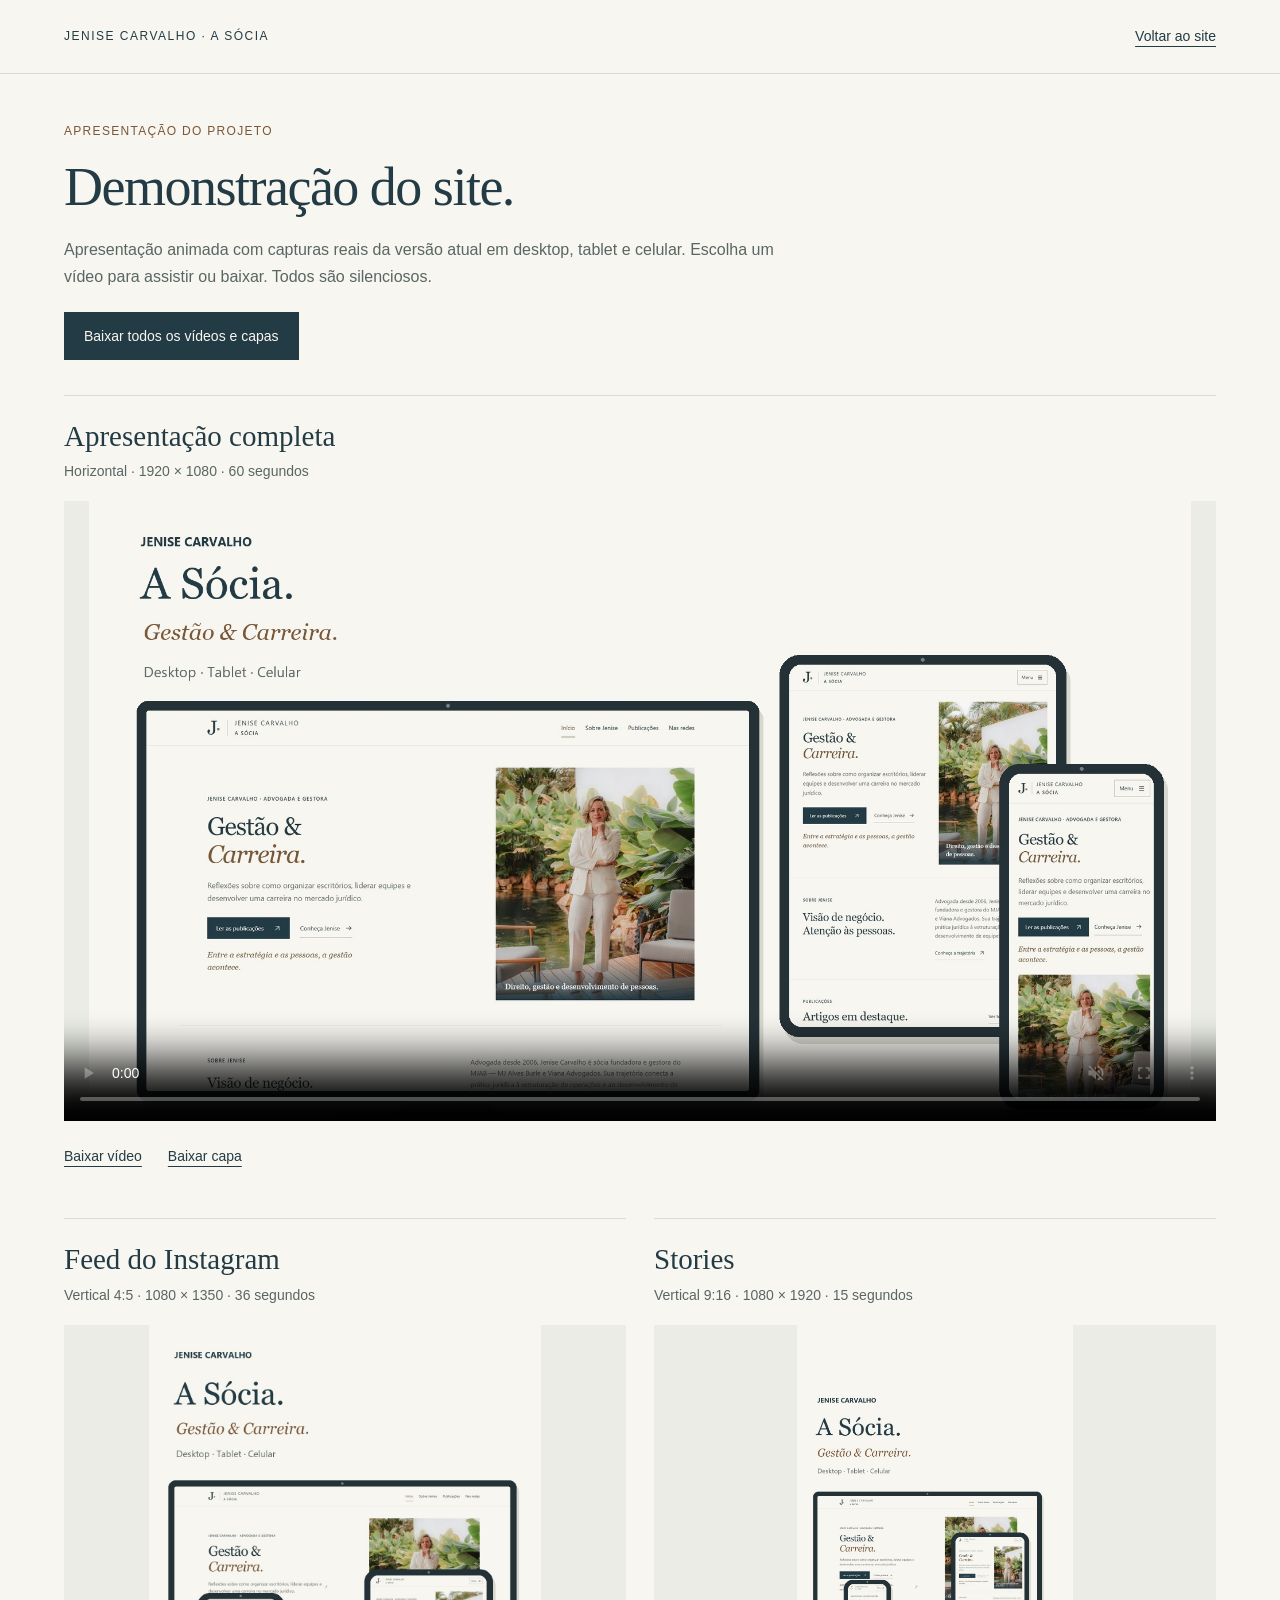
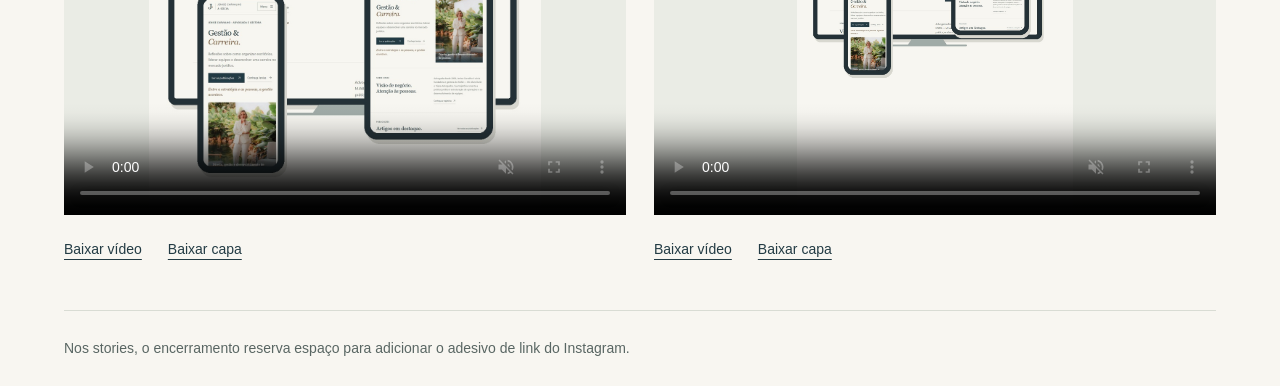
==== apresentacao/index.html @ f6624bfc "Publica prévias e downloads dos vídeos de apresentação" ====
<!doctype html>
<html lang="pt-BR">
<head>
  <meta charset="utf-8">
  <meta name="viewport" content="width=device-width, initial-scale=1">
  <meta name="robots" content="noindex, nofollow">
  <meta name="theme-color" content="#233b44">
  <meta name="description" content="Assista e baixe os vídeos de apresentação do site Jenise Carvalho — A Sócia, com versões para apresentação, feed e stories.">
  <title>Demonstração do site · Jenise Carvalho</title>
  <style>
    :root{--paper:#f8f6f1;--ink:#233b44;--muted:#596663;--bronze:#795737;--line:#d9dcd4}
    *{box-sizing:border-box}
    body{margin:0;background:var(--paper);color:var(--ink);font:16px/1.65 'Segoe UI',Arial,sans-serif}
    .wrap{width:min(1160px,90%);margin:auto}
    .topbar{border-bottom:1px solid var(--line)}
    .topbar .wrap{display:flex;align-items:center;justify-content:space-between;gap:24px;padding:25px 0}
    .brand{font-size:12px;letter-spacing:1.5px;text-decoration:none}
    a{color:inherit;text-underline-offset:5px}
    a:focus-visible,video:focus-visible{outline:3px solid var(--bronze);outline-offset:5px}
    .back{font-size:14px;white-space:nowrap}
    header{padding:48px 0 35px}
    .eyebrow{font-size:12px;letter-spacing:1.3px;color:var(--bronze);margin:0 0 15px}
    h1,h2{font-weight:400;font-family:Georgia,'Times New Roman',serif}
    h1{font-size:clamp(36px,5vw,54px);line-height:1.12;letter-spacing:-1.5px;margin:0 0 20px}
    header p:not(.eyebrow){color:var(--muted);max-width:720px;margin:0 0 22px}
    .button{display:inline-flex;align-items:center;justify-content:center;min-height:48px;background:var(--ink);color:var(--paper);padding:12px 20px;text-decoration:none;font-size:14px}
    .button:hover{background:#375561}
    .grid{display:grid;grid-template-columns:repeat(2,minmax(0,1fr));gap:40px 28px}
    article{border-top:1px solid var(--line);padding-top:22px;min-width:0}
    article:first-child{grid-column:1/-1}
    h2{font-size:29px;line-height:1.25;margin:0 0 6px}
    .meta{font-size:14px;color:var(--muted);margin:0 0 18px}
    video{display:block;width:100%;height:490px;background:#eaece5;object-fit:contain}
    article:first-child video{height:auto;aspect-ratio:16/9;max-height:620px}
    .downloads{display:flex;flex-wrap:wrap;gap:12px 26px;margin-top:13px}
    .downloads a{display:inline-flex;align-items:center;min-height:44px;font-size:14px}
    footer{border-top:1px solid var(--line);padding:26px 0;margin-top:38px;color:var(--muted);font-size:14px}
    footer p{margin:0}
    @media(max-width:700px){.topbar .wrap{align-items:flex-start;flex-direction:column;gap:10px;padding:20px 0}.grid{grid-template-columns:1fr;gap:28px}header{padding:34px 0 28px}video{height:auto;max-height:660px}h2{font-size:27px}.button{width:100%}}
  </style>
</head>
<body>
  <div class="topbar"><div class="wrap"><a class="brand" href="../">JENISE CARVALHO · A SÓCIA</a><a class="back" href="../">Voltar ao site</a></div></div>
  <div class="wrap">
    <header>
      <p class="eyebrow">APRESENTAÇÃO DO PROJETO</p>
      <h1>Demonstração do site.</h1>
      <p>Apresentação animada com capturas reais da versão atual em desktop, tablet e celular. Escolha um vídeo para assistir ou baixar. Todos são silenciosos.</p>
      <a class="button" href="jenise-a-socia-demonstracao-atual.zip" download>Baixar todos os vídeos e capas</a>
    </header>
    <main class="grid">
      <article aria-labelledby="apresentacao-title">
        <h2 id="apresentacao-title">Apresentação completa</h2>
        <p class="meta">Horizontal · 1920 × 1080 · 60 segundos</p>
        <video controls muted playsinline preload="metadata" aria-label="Vídeo de apresentação completa do site" poster="jenise-a-socia-apresentacao-capa.jpg" src="jenise-a-socia-apresentacao.mp4">Seu navegador não reproduz este vídeo. Use o link abaixo para baixá-lo.</video>
        <div class="downloads"><a href="jenise-a-socia-apresentacao.mp4" download>Baixar vídeo</a><a href="jenise-a-socia-apresentacao-capa.jpg" download>Baixar capa</a></div>
      </article>
      <article aria-labelledby="feed-title">
        <h2 id="feed-title">Feed do Instagram</h2>
        <p class="meta">Vertical 4:5 · 1080 × 1350 · 36 segundos</p>
        <video controls muted playsinline preload="metadata" aria-label="Vídeo de apresentação para o feed do Instagram" poster="jenise-a-socia-feed-capa.jpg" src="jenise-a-socia-feed.mp4">Seu navegador não reproduz este vídeo. Use o link abaixo para baixá-lo.</video>
        <div class="downloads"><a href="jenise-a-socia-feed.mp4" download>Baixar vídeo</a><a href="jenise-a-socia-feed-capa.jpg" download>Baixar capa</a></div>
      </article>
      <article aria-labelledby="stories-title">
        <h2 id="stories-title">Stories</h2>
        <p class="meta">Vertical 9:16 · 1080 × 1920 · 15 segundos</p>
        <video controls muted playsinline preload="metadata" aria-label="Vídeo de apresentação para stories" poster="jenise-a-socia-stories-capa.jpg" src="jenise-a-socia-stories.mp4">Seu navegador não reproduz este vídeo. Use o link abaixo para baixá-lo.</video>
        <div class="downloads"><a href="jenise-a-socia-stories.mp4" download>Baixar vídeo</a><a href="jenise-a-socia-stories-capa.jpg" download>Baixar capa</a></div>
      </article>
    </main>
    <footer><p>Nos stories, o encerramento reserva espaço para adicionar o adesivo de link do Instagram.</p></footer>
  </div>
</body>
</html>
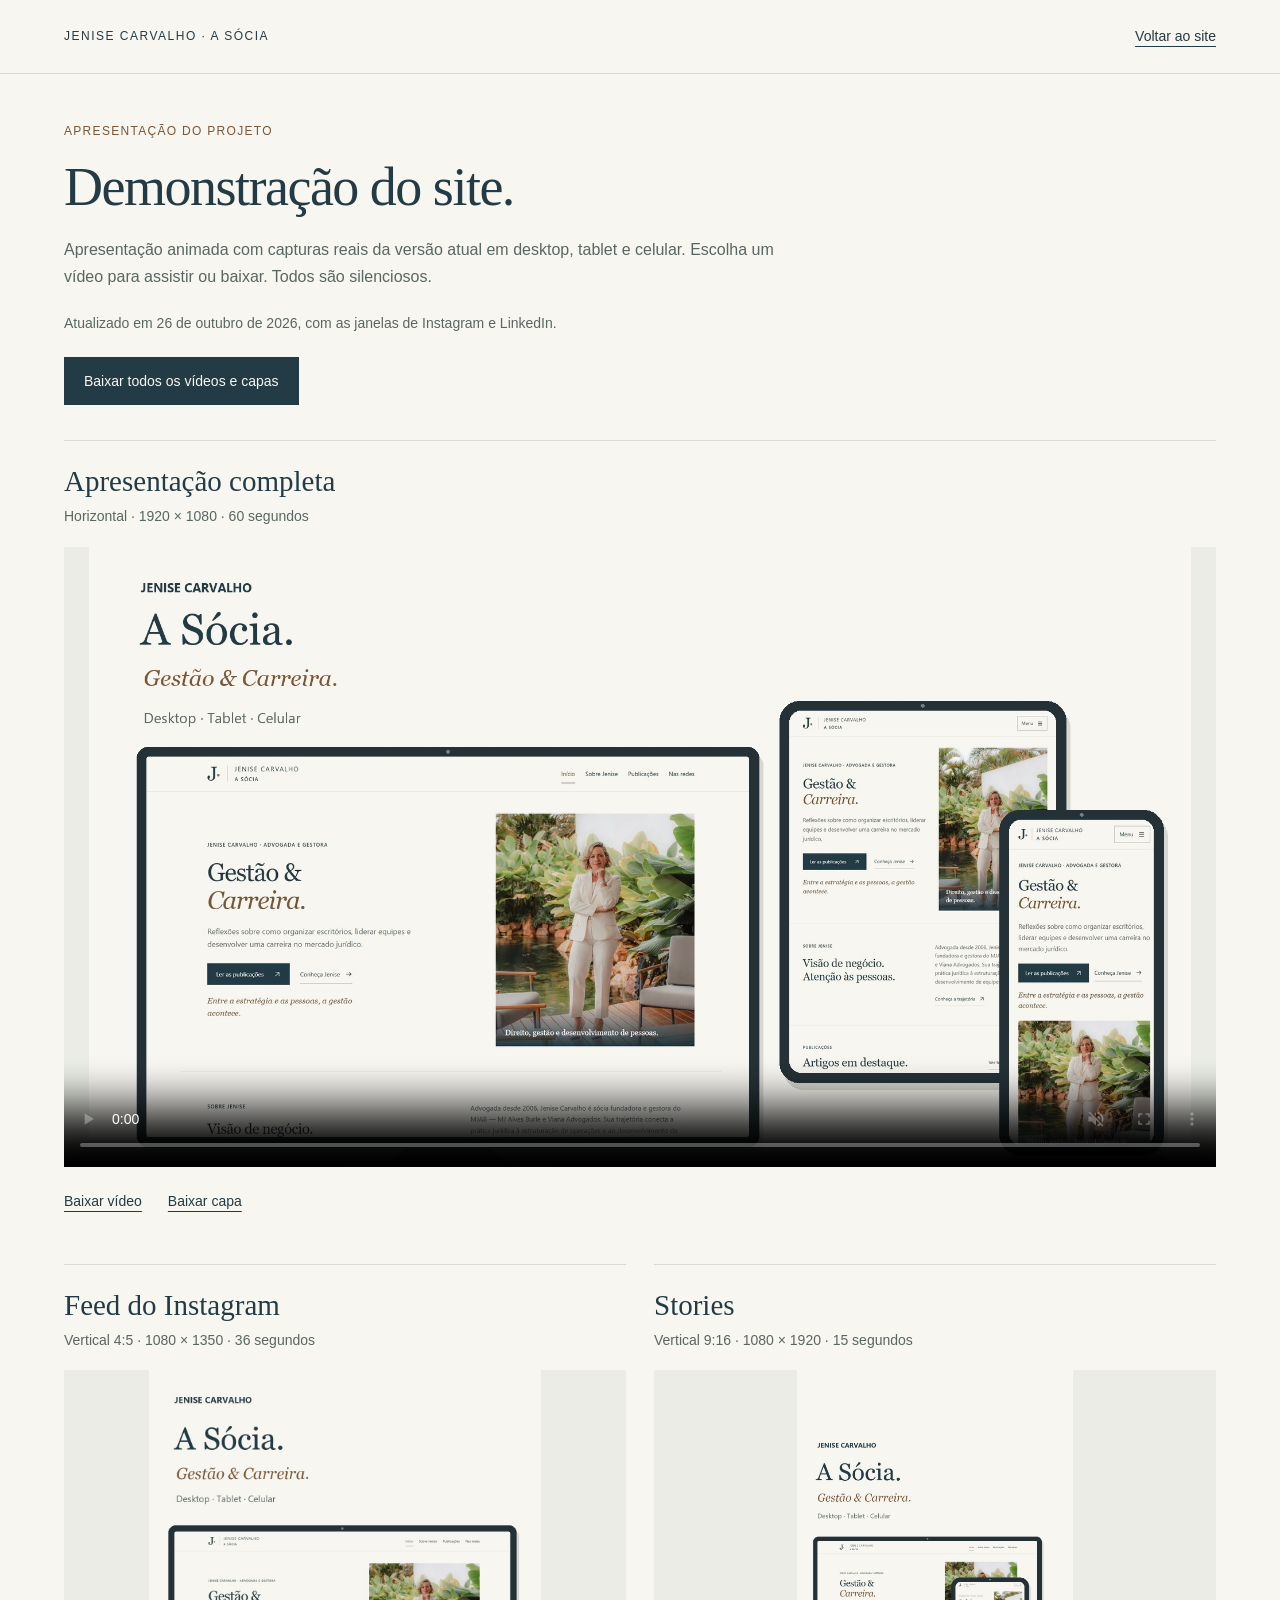
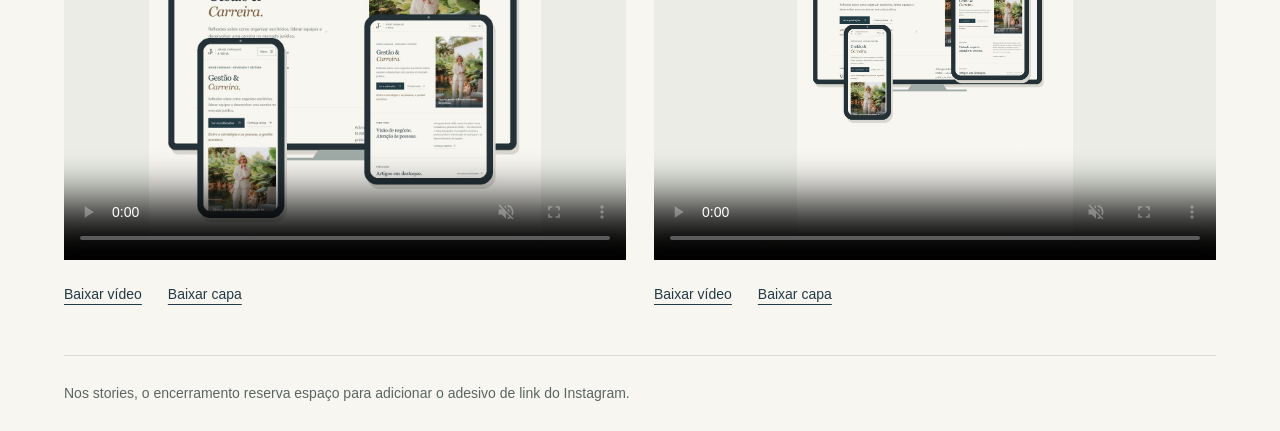
==== commit dd71f6cc: "Atualiza vídeos de apresentação com as janelas das redes sociais" ====
--- a/apresentacao/index.html
+++ b/apresentacao/index.html
@@ -46,26 +46,27 @@
       <p class="eyebrow">APRESENTAÇÃO DO PROJETO</p>
       <h1>Demonstração do site.</h1>
       <p>Apresentação animada com capturas reais da versão atual em desktop, tablet e celular. Escolha um vídeo para assistir ou baixar. Todos são silenciosos.</p>
-      <a class="button" href="jenise-a-socia-demonstracao-atual.zip" download>Baixar todos os vídeos e capas</a>
+      <p class="meta">Atualizado em <time datetime="2026-10-26">26 de outubro de 2026</time>, com as janelas de Instagram e LinkedIn.</p>
+      <a class="button" href="jenise-a-socia-demonstracao-atual.zip?v=20261026-redes" download>Baixar todos os vídeos e capas</a>
     </header>
     <main class="grid">
       <article aria-labelledby="apresentacao-title">
         <h2 id="apresentacao-title">Apresentação completa</h2>
         <p class="meta">Horizontal · 1920 × 1080 · 60 segundos</p>
-        <video controls muted playsinline preload="metadata" aria-label="Vídeo de apresentação completa do site" poster="jenise-a-socia-apresentacao-capa.jpg" src="jenise-a-socia-apresentacao.mp4">Seu navegador não reproduz este vídeo. Use o link abaixo para baixá-lo.</video>
-        <div class="downloads"><a href="jenise-a-socia-apresentacao.mp4" download>Baixar vídeo</a><a href="jenise-a-socia-apresentacao-capa.jpg" download>Baixar capa</a></div>
+        <video controls muted playsinline preload="metadata" aria-label="Vídeo de apresentação completa do site" poster="jenise-a-socia-apresentacao-capa.jpg?v=20261026-redes" src="jenise-a-socia-apresentacao.mp4?v=20261026-redes">Seu navegador não reproduz este vídeo. Use o link abaixo para baixá-lo.</video>
+        <div class="downloads"><a href="jenise-a-socia-apresentacao.mp4?v=20261026-redes" download>Baixar vídeo</a><a href="jenise-a-socia-apresentacao-capa.jpg?v=20261026-redes" download>Baixar capa</a></div>
       </article>
       <article aria-labelledby="feed-title">
         <h2 id="feed-title">Feed do Instagram</h2>
         <p class="meta">Vertical 4:5 · 1080 × 1350 · 36 segundos</p>
-        <video controls muted playsinline preload="metadata" aria-label="Vídeo de apresentação para o feed do Instagram" poster="jenise-a-socia-feed-capa.jpg" src="jenise-a-socia-feed.mp4">Seu navegador não reproduz este vídeo. Use o link abaixo para baixá-lo.</video>
-        <div class="downloads"><a href="jenise-a-socia-feed.mp4" download>Baixar vídeo</a><a href="jenise-a-socia-feed-capa.jpg" download>Baixar capa</a></div>
+        <video controls muted playsinline preload="metadata" aria-label="Vídeo de apresentação para o feed do Instagram" poster="jenise-a-socia-feed-capa.jpg?v=20261026-redes" src="jenise-a-socia-feed.mp4?v=20261026-redes">Seu navegador não reproduz este vídeo. Use o link abaixo para baixá-lo.</video>
+        <div class="downloads"><a href="jenise-a-socia-feed.mp4?v=20261026-redes" download>Baixar vídeo</a><a href="jenise-a-socia-feed-capa.jpg?v=20261026-redes" download>Baixar capa</a></div>
       </article>
       <article aria-labelledby="stories-title">
         <h2 id="stories-title">Stories</h2>
         <p class="meta">Vertical 9:16 · 1080 × 1920 · 15 segundos</p>
-        <video controls muted playsinline preload="metadata" aria-label="Vídeo de apresentação para stories" poster="jenise-a-socia-stories-capa.jpg" src="jenise-a-socia-stories.mp4">Seu navegador não reproduz este vídeo. Use o link abaixo para baixá-lo.</video>
-        <div class="downloads"><a href="jenise-a-socia-stories.mp4" download>Baixar vídeo</a><a href="jenise-a-socia-stories-capa.jpg" download>Baixar capa</a></div>
+        <video controls muted playsinline preload="metadata" aria-label="Vídeo de apresentação para stories" poster="jenise-a-socia-stories-capa.jpg?v=20261026-redes" src="jenise-a-socia-stories.mp4?v=20261026-redes">Seu navegador não reproduz este vídeo. Use o link abaixo para baixá-lo.</video>
+        <div class="downloads"><a href="jenise-a-socia-stories.mp4?v=20261026-redes" download>Baixar vídeo</a><a href="jenise-a-socia-stories-capa.jpg?v=20261026-redes" download>Baixar capa</a></div>
       </article>
     </main>
     <footer><p>Nos stories, o encerramento reserva espaço para adicionar o adesivo de link do Instagram.</p></footer>
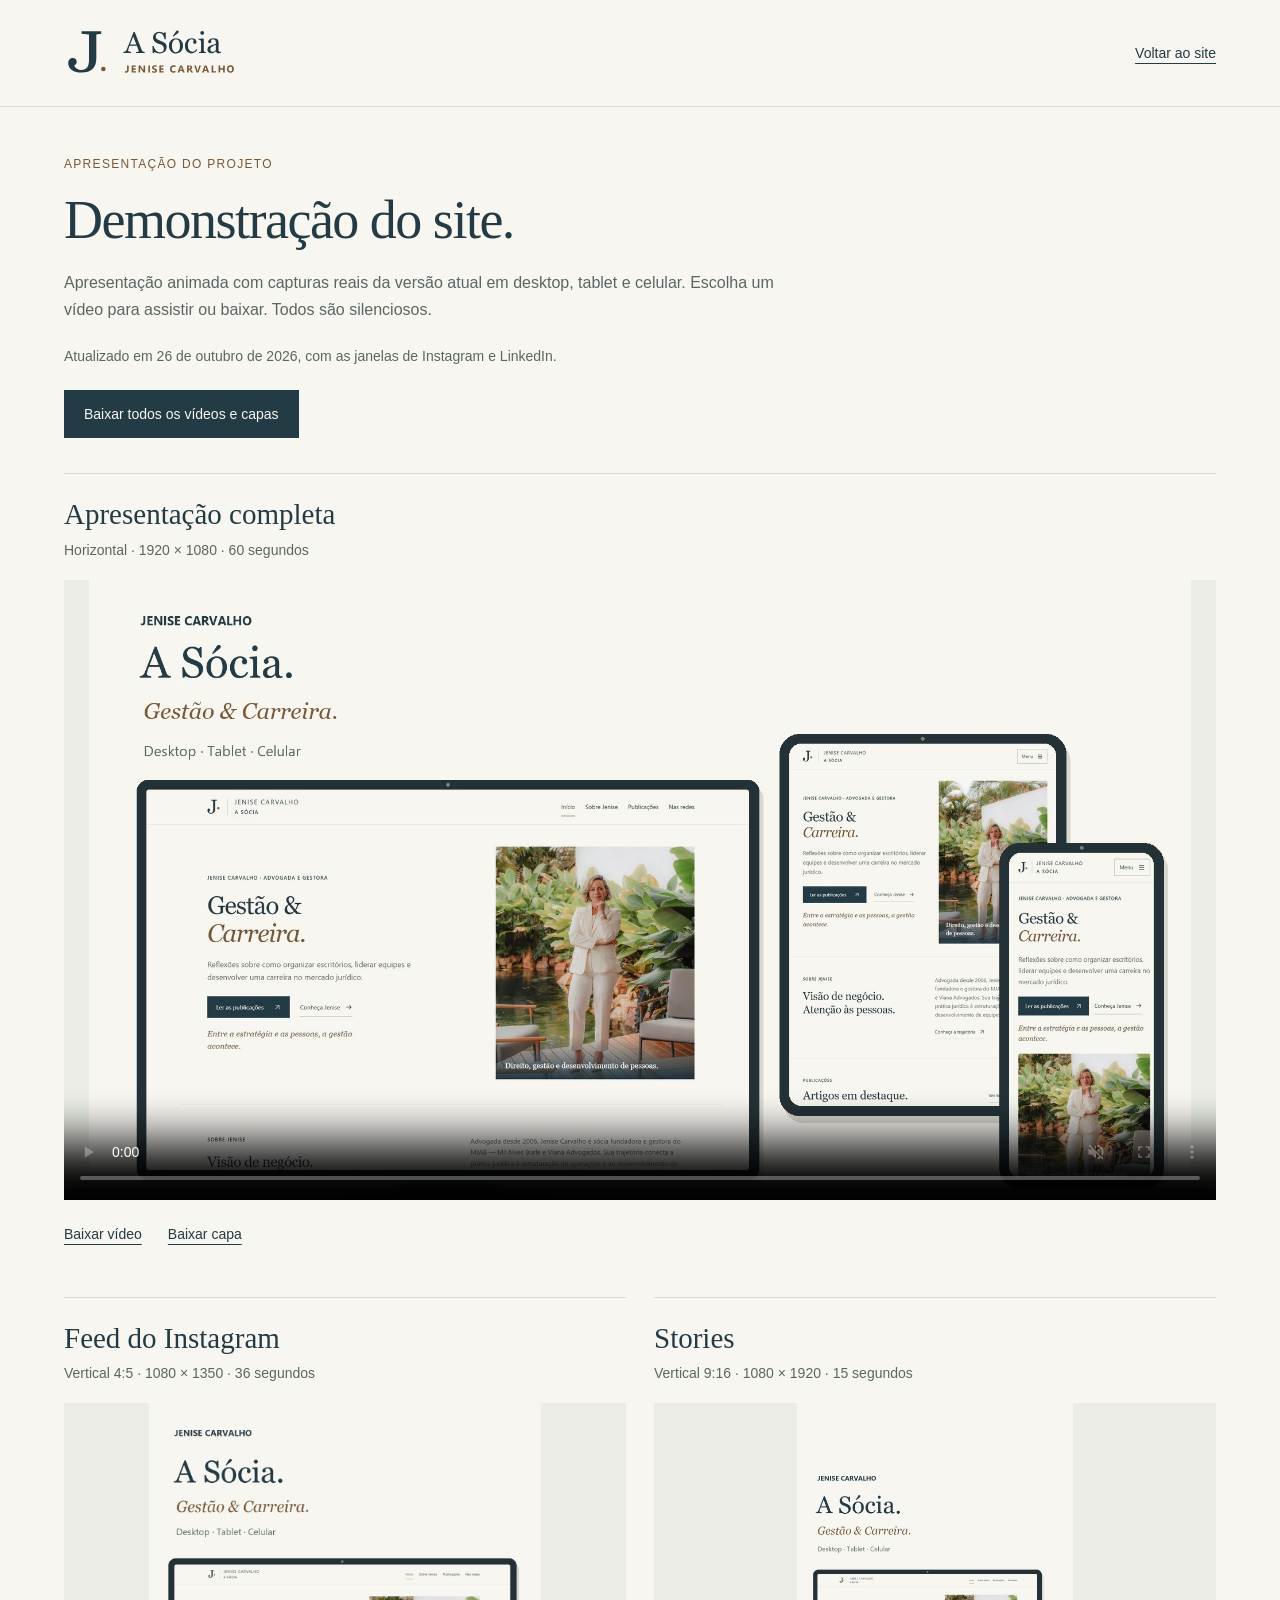
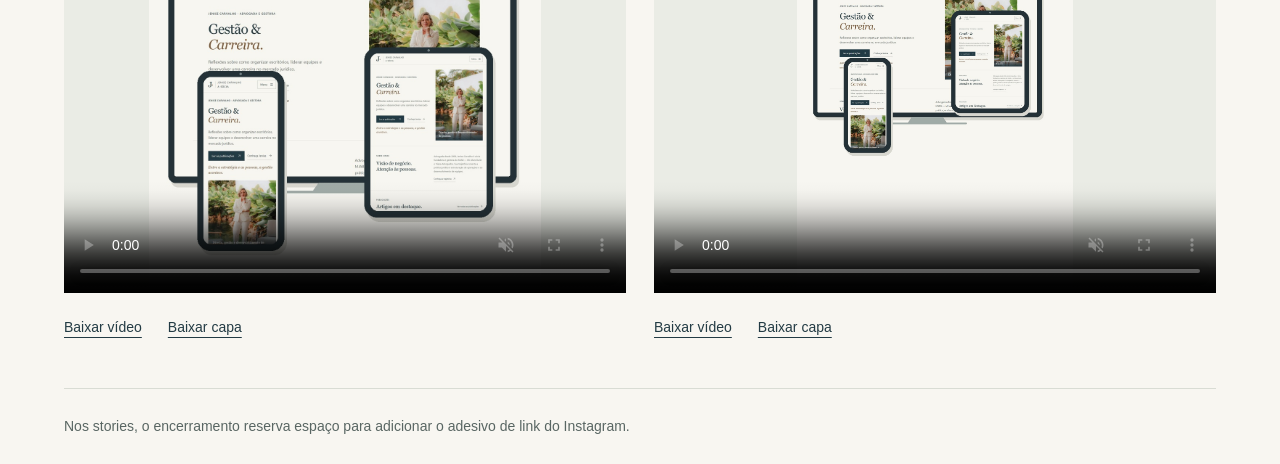
==== commit b19a348e: "Refina assinatura visual e atualiza endereços para matheusbdc" ====
--- a/apresentacao/index.html
+++ b/apresentacao/index.html
@@ -5,6 +5,7 @@
   <meta name="viewport" content="width=device-width, initial-scale=1">
   <meta name="robots" content="noindex, nofollow">
   <meta name="theme-color" content="#233b44">
+  <link rel="icon" href="../assets/marca.svg?v=20261026-17" type="image/svg+xml">
   <meta name="description" content="Assista e baixe os vídeos de apresentação do site Jenise Carvalho — A Sócia, com versões para apresentação, feed e stories.">
   <title>Demonstração do site · Jenise Carvalho</title>
   <style>
@@ -14,7 +15,7 @@
     .wrap{width:min(1160px,90%);margin:auto}
     .topbar{border-bottom:1px solid var(--line)}
     .topbar .wrap{display:flex;align-items:center;justify-content:space-between;gap:24px;padding:25px 0}
-    .brand{font-size:12px;letter-spacing:1.5px;text-decoration:none}
+    .brand img{display:block;max-width:100%;height:auto}.brand{font-size:12px;letter-spacing:1.5px;text-decoration:none}
     a{color:inherit;text-underline-offset:5px}
     a:focus-visible,video:focus-visible{outline:3px solid var(--bronze);outline-offset:5px}
     .back{font-size:14px;white-space:nowrap}
@@ -40,14 +41,14 @@
   </style>
 </head>
 <body>
-  <div class="topbar"><div class="wrap"><a class="brand" href="../">JENISE CARVALHO · A SÓCIA</a><a class="back" href="../">Voltar ao site</a></div></div>
+  <div class="topbar"><div class="wrap"><a class="brand" href="../"><img src="../assets/marca-assinatura.svg?v=20261026-17" width="176" height="56" alt="Jenise Carvalho · A Sócia"></a><a class="back" href="../">Voltar ao site</a></div></div>
   <div class="wrap">
     <header>
       <p class="eyebrow">APRESENTAÇÃO DO PROJETO</p>
       <h1>Demonstração do site.</h1>
       <p>Apresentação animada com capturas reais da versão atual em desktop, tablet e celular. Escolha um vídeo para assistir ou baixar. Todos são silenciosos.</p>
       <p class="meta">Atualizado em <time datetime="2026-10-26">26 de outubro de 2026</time>, com as janelas de Instagram e LinkedIn.</p>
-      <a class="button" href="jenise-a-socia-demonstracao-atual.zip?v=20261026-redes" download>Baixar todos os vídeos e capas</a>
+      <a class="button" href="jenise-a-socia-demonstracao-atual.zip?v=20261026-marca" download>Baixar todos os vídeos e capas</a>
     </header>
     <main class="grid">
       <article aria-labelledby="apresentacao-title">
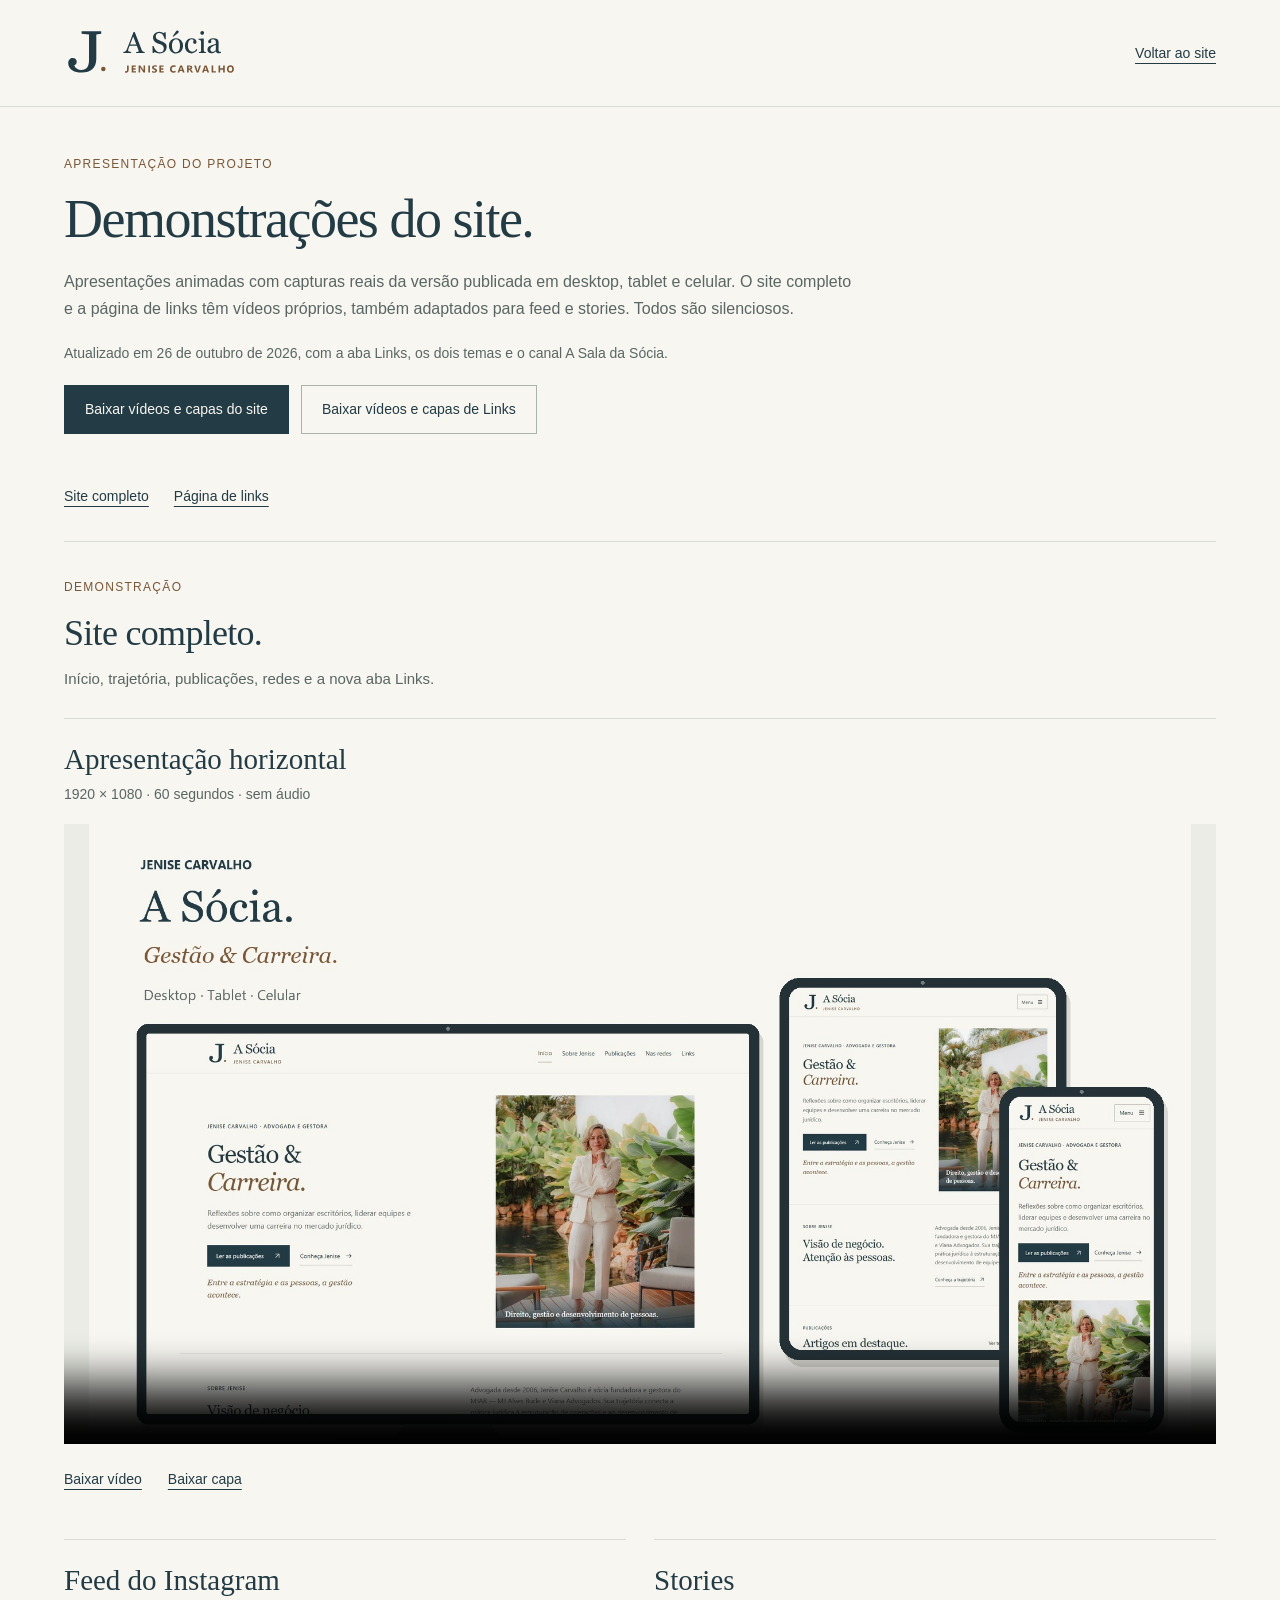
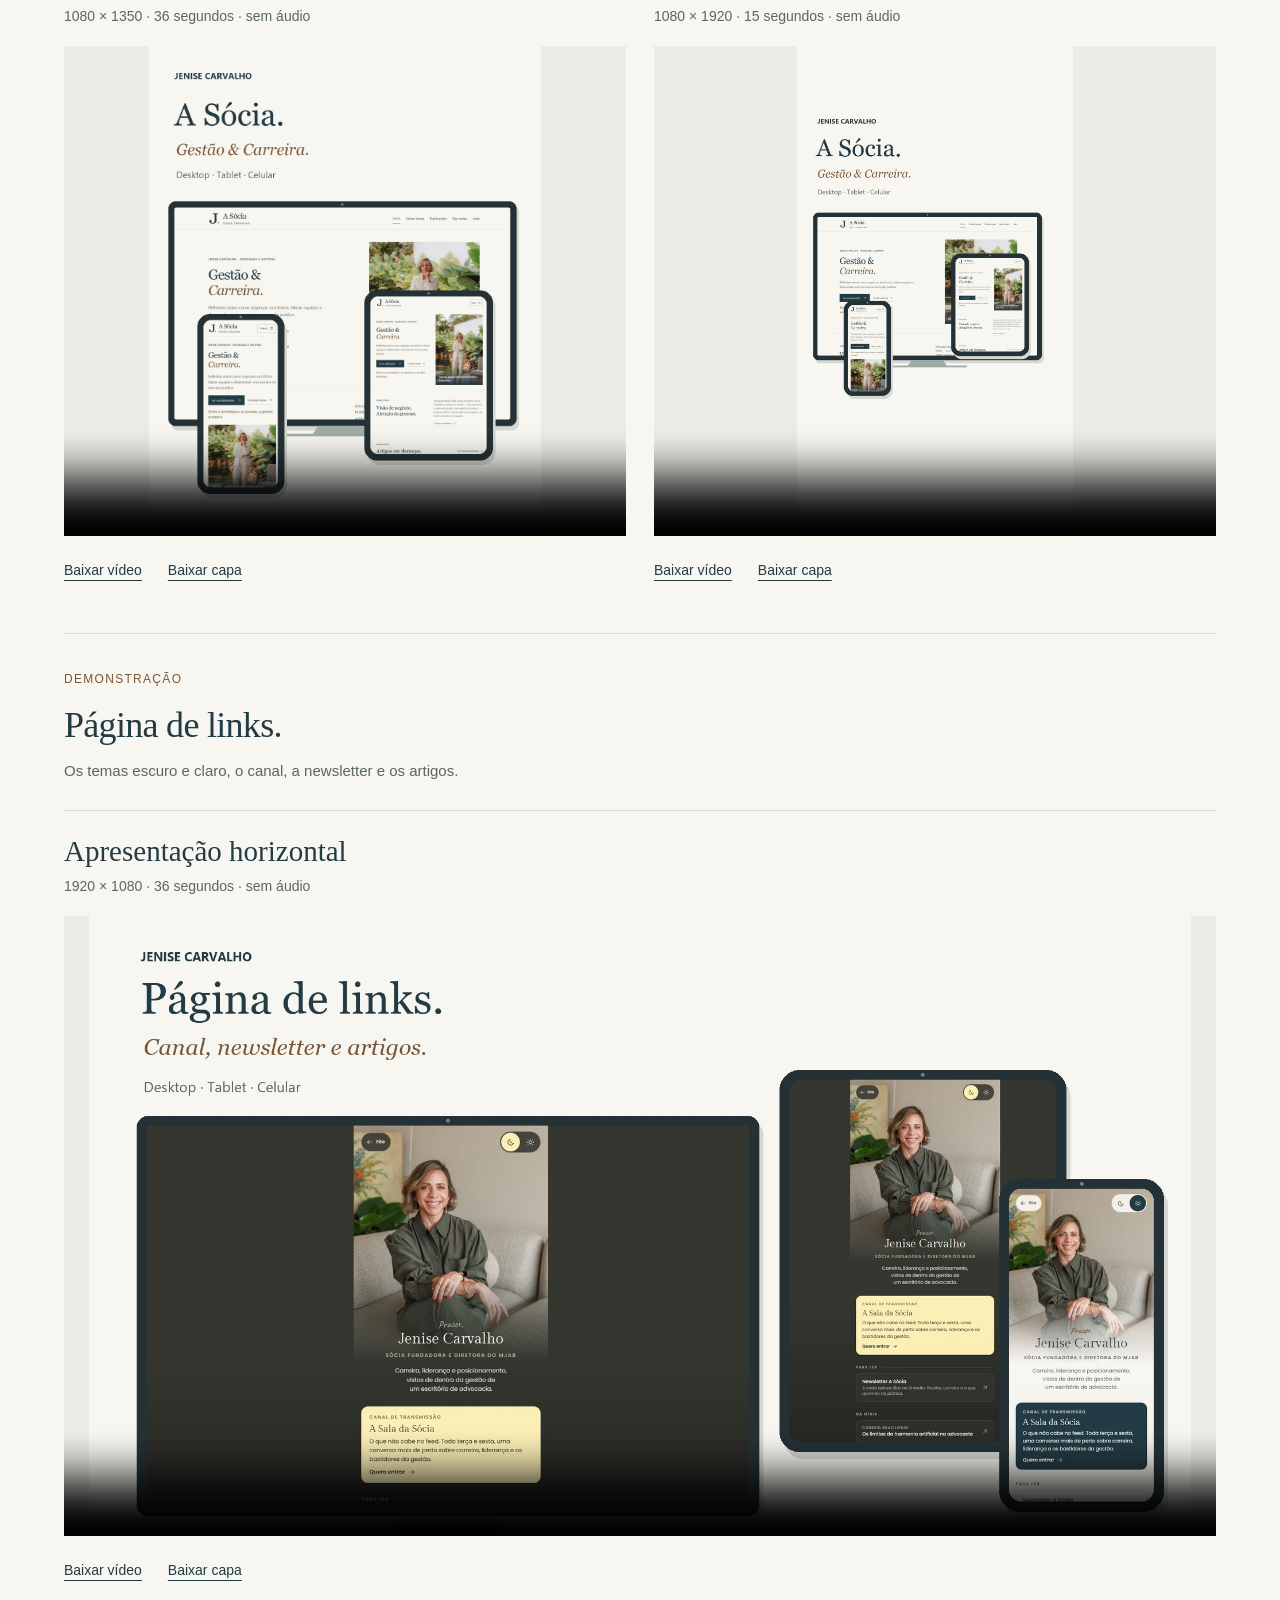
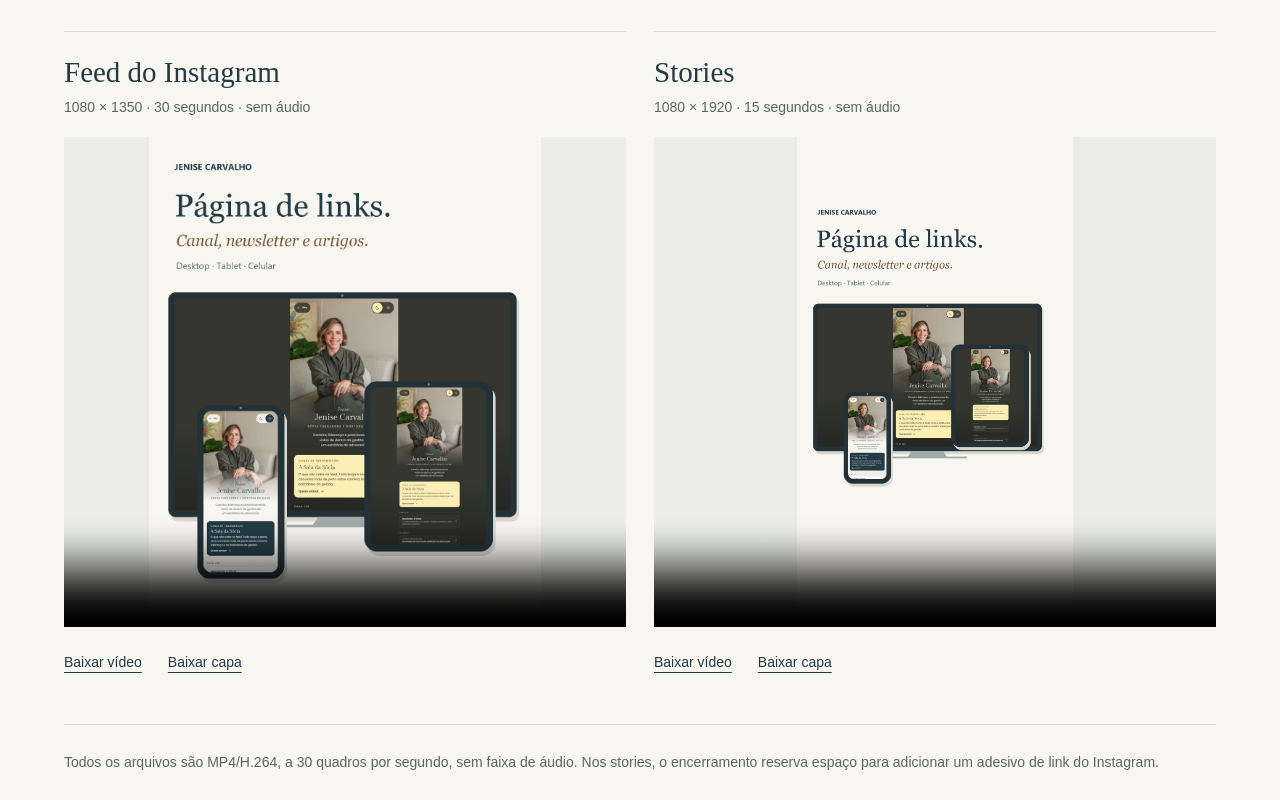
==== commit 62d67d59: "Atualiza demonstração do site e publica vídeos da página Links" ====
--- a/apresentacao/index.html
+++ b/apresentacao/index.html
@@ -1,76 +1,68 @@
 <!doctype html>
 <html lang="pt-BR">
 <head>
-  <meta charset="utf-8">
-  <meta name="viewport" content="width=device-width, initial-scale=1">
-  <meta name="robots" content="noindex, nofollow">
-  <meta name="theme-color" content="#233b44">
-  <link rel="icon" href="../assets/marca.svg?v=20261026-17" type="image/svg+xml">
-  <meta name="description" content="Assista e baixe os vídeos de apresentação do site Jenise Carvalho — A Sócia, com versões para apresentação, feed e stories.">
-  <title>Demonstração do site · Jenise Carvalho</title>
-  <style>
-    :root{--paper:#f8f6f1;--ink:#233b44;--muted:#596663;--bronze:#795737;--line:#d9dcd4}
-    *{box-sizing:border-box}
-    body{margin:0;background:var(--paper);color:var(--ink);font:16px/1.65 'Segoe UI',Arial,sans-serif}
-    .wrap{width:min(1160px,90%);margin:auto}
-    .topbar{border-bottom:1px solid var(--line)}
-    .topbar .wrap{display:flex;align-items:center;justify-content:space-between;gap:24px;padding:25px 0}
-    .brand img{display:block;max-width:100%;height:auto}.brand{font-size:12px;letter-spacing:1.5px;text-decoration:none}
-    a{color:inherit;text-underline-offset:5px}
-    a:focus-visible,video:focus-visible{outline:3px solid var(--bronze);outline-offset:5px}
-    .back{font-size:14px;white-space:nowrap}
-    header{padding:48px 0 35px}
-    .eyebrow{font-size:12px;letter-spacing:1.3px;color:var(--bronze);margin:0 0 15px}
-    h1,h2{font-weight:400;font-family:Georgia,'Times New Roman',serif}
-    h1{font-size:clamp(36px,5vw,54px);line-height:1.12;letter-spacing:-1.5px;margin:0 0 20px}
-    header p:not(.eyebrow){color:var(--muted);max-width:720px;margin:0 0 22px}
-    .button{display:inline-flex;align-items:center;justify-content:center;min-height:48px;background:var(--ink);color:var(--paper);padding:12px 20px;text-decoration:none;font-size:14px}
-    .button:hover{background:#375561}
-    .grid{display:grid;grid-template-columns:repeat(2,minmax(0,1fr));gap:40px 28px}
-    article{border-top:1px solid var(--line);padding-top:22px;min-width:0}
-    article:first-child{grid-column:1/-1}
-    h2{font-size:29px;line-height:1.25;margin:0 0 6px}
-    .meta{font-size:14px;color:var(--muted);margin:0 0 18px}
-    video{display:block;width:100%;height:490px;background:#eaece5;object-fit:contain}
-    article:first-child video{height:auto;aspect-ratio:16/9;max-height:620px}
-    .downloads{display:flex;flex-wrap:wrap;gap:12px 26px;margin-top:13px}
-    .downloads a{display:inline-flex;align-items:center;min-height:44px;font-size:14px}
-    footer{border-top:1px solid var(--line);padding:26px 0;margin-top:38px;color:var(--muted);font-size:14px}
-    footer p{margin:0}
-    @media(max-width:700px){.topbar .wrap{align-items:flex-start;flex-direction:column;gap:10px;padding:20px 0}.grid{grid-template-columns:1fr;gap:28px}header{padding:34px 0 28px}video{height:auto;max-height:660px}h2{font-size:27px}.button{width:100%}}
-  </style>
+<meta charset="utf-8"><meta name="viewport" content="width=device-width, initial-scale=1">
+<meta name="robots" content="noindex, nofollow"><meta name="theme-color" content="#233b44">
+<meta name="description" content="Demonstrações do site Jenise Carvalho — A Sócia e da página de links, em versões para apresentação, feed e stories.">
+<link rel="icon" href="../assets/marca.svg?v=20261026-17" type="image/svg+xml">
+<title>Demonstrações do site e de Links · Jenise Carvalho</title>
+<style>
+:root{--paper:#f8f6f1;--ink:#233b44;--muted:#596663;--bronze:#795737;--line:#d9dcd4}
+*{box-sizing:border-box}html{scroll-behavior:smooth;scroll-padding-top:25px}body{margin:0;background:var(--paper);color:var(--ink);font:16px/1.65 'Segoe UI',Arial,sans-serif}
+.wrap{width:min(1160px,90%);margin:auto}.topbar{border-bottom:1px solid var(--line)}.topbar .wrap{display:flex;align-items:center;justify-content:space-between;gap:24px;padding:25px 0}
+.brand img{display:block;max-width:100%;height:auto}a{color:inherit;text-underline-offset:5px}a:focus-visible,video:focus-visible{outline:3px solid var(--bronze);outline-offset:5px}.back{font-size:14px;white-space:nowrap}
+header{padding:48px 0 32px}.eyebrow{font-size:12px;letter-spacing:1.3px;color:var(--bronze);margin:0 0 14px}h1,h2,h3{font-weight:400;font-family:Georgia,'Times New Roman',serif}
+h1{font-size:clamp(36px,5vw,54px);line-height:1.12;letter-spacing:-1.5px;margin:0 0 20px}header p:not(.eyebrow){color:var(--muted);max-width:790px;margin:0 0 20px}
+.bundle-actions{display:flex;flex-wrap:wrap;gap:12px}.button{display:inline-flex;align-items:center;justify-content:center;min-height:48px;background:var(--ink);color:var(--paper);padding:12px 20px;text-decoration:none;font-size:14px;border:1px solid var(--ink)}.button:hover{background:#375561}.button.secondary{background:transparent;color:var(--ink);border-color:#a9b3a8}.button.secondary:hover{background:#eaece5}
+.shortcuts{display:flex;gap:25px;flex-wrap:wrap;padding-block:8px 23px;border-bottom:1px solid var(--line);font-size:14px}.shortcuts a{display:inline-flex;align-items:center;min-height:44px}
+.video-group{padding-top:36px}.video-group+.video-group{margin-top:40px;border-top:1px solid var(--line)}.group-heading{margin-bottom:26px}.group-heading h2{font-size:36px;line-height:1.2;letter-spacing:-.7px;margin:0 0 12px}.group-heading p:last-child{margin:0;color:var(--muted);font-size:15px}
+.grid{display:grid;grid-template-columns:repeat(2,minmax(0,1fr));gap:38px 28px}article{border-top:1px solid var(--line);padding-top:22px;min-width:0}.grid>article:first-child{grid-column:1/-1}h3{font-size:29px;line-height:1.25;margin:0 0 6px}.meta{font-size:14px;color:var(--muted);margin:0 0 18px}
+video{display:block;width:100%;height:490px;background:#eaece5;object-fit:contain}.grid>article:first-child video{height:auto;aspect-ratio:16/9;max-height:620px}.downloads{display:flex;flex-wrap:wrap;gap:12px 26px;margin-top:13px}.downloads a{display:inline-flex;align-items:center;min-height:44px;font-size:14px}
+footer{border-top:1px solid var(--line);padding:26px 0;margin-top:40px;color:var(--muted);font-size:14px}footer p{margin:0}
+@media(max-width:700px){.topbar .wrap{align-items:flex-start;flex-direction:column;gap:10px;padding:20px 0}.grid{grid-template-columns:1fr;gap:28px}header{padding:34px 0 28px}video{height:auto;max-height:660px}h3{font-size:27px}.button{width:100%}.video-group{padding-top:28px}.group-heading h2{font-size:31px}}
+@media(prefers-reduced-motion:reduce){html{scroll-behavior:auto}}
+</style>
 </head>
 <body>
-  <div class="topbar"><div class="wrap"><a class="brand" href="../"><img src="../assets/marca-assinatura.svg?v=20261026-17" width="176" height="56" alt="Jenise Carvalho · A Sócia"></a><a class="back" href="../">Voltar ao site</a></div></div>
-  <div class="wrap">
-    <header>
-      <p class="eyebrow">APRESENTAÇÃO DO PROJETO</p>
-      <h1>Demonstração do site.</h1>
-      <p>Apresentação animada com capturas reais da versão atual em desktop, tablet e celular. Escolha um vídeo para assistir ou baixar. Todos são silenciosos.</p>
-      <p class="meta">Atualizado em <time datetime="2026-10-26">26 de outubro de 2026</time>, com as janelas de Instagram e LinkedIn.</p>
-      <a class="button" href="jenise-a-socia-demonstracao-atual.zip?v=20261026-marca" download>Baixar todos os vídeos e capas</a>
-    </header>
-    <main class="grid">
-      <article aria-labelledby="apresentacao-title">
-        <h2 id="apresentacao-title">Apresentação completa</h2>
-        <p class="meta">Horizontal · 1920 × 1080 · 60 segundos</p>
-        <video controls muted playsinline preload="metadata" aria-label="Vídeo de apresentação completa do site" poster="jenise-a-socia-apresentacao-capa.jpg?v=20261026-redes" src="jenise-a-socia-apresentacao.mp4?v=20261026-redes">Seu navegador não reproduz este vídeo. Use o link abaixo para baixá-lo.</video>
-        <div class="downloads"><a href="jenise-a-socia-apresentacao.mp4?v=20261026-redes" download>Baixar vídeo</a><a href="jenise-a-socia-apresentacao-capa.jpg?v=20261026-redes" download>Baixar capa</a></div>
-      </article>
-      <article aria-labelledby="feed-title">
-        <h2 id="feed-title">Feed do Instagram</h2>
-        <p class="meta">Vertical 4:5 · 1080 × 1350 · 36 segundos</p>
-        <video controls muted playsinline preload="metadata" aria-label="Vídeo de apresentação para o feed do Instagram" poster="jenise-a-socia-feed-capa.jpg?v=20261026-redes" src="jenise-a-socia-feed.mp4?v=20261026-redes">Seu navegador não reproduz este vídeo. Use o link abaixo para baixá-lo.</video>
-        <div class="downloads"><a href="jenise-a-socia-feed.mp4?v=20261026-redes" download>Baixar vídeo</a><a href="jenise-a-socia-feed-capa.jpg?v=20261026-redes" download>Baixar capa</a></div>
-      </article>
-      <article aria-labelledby="stories-title">
-        <h2 id="stories-title">Stories</h2>
-        <p class="meta">Vertical 9:16 · 1080 × 1920 · 15 segundos</p>
-        <video controls muted playsinline preload="metadata" aria-label="Vídeo de apresentação para stories" poster="jenise-a-socia-stories-capa.jpg?v=20261026-redes" src="jenise-a-socia-stories.mp4?v=20261026-redes">Seu navegador não reproduz este vídeo. Use o link abaixo para baixá-lo.</video>
-        <div class="downloads"><a href="jenise-a-socia-stories.mp4?v=20261026-redes" download>Baixar vídeo</a><a href="jenise-a-socia-stories-capa.jpg?v=20261026-redes" download>Baixar capa</a></div>
-      </article>
-    </main>
-    <footer><p>Nos stories, o encerramento reserva espaço para adicionar o adesivo de link do Instagram.</p></footer>
-  </div>
-</body>
-</html>
+<div class="topbar"><div class="wrap"><a class="brand" href="../"><img src="../assets/marca-assinatura.svg?v=20261026-17" width="176" height="56" alt="Jenise Carvalho · A Sócia"></a><a class="back" href="../">Voltar ao site</a></div></div>
+<div class="wrap">
+<header><p class="eyebrow">APRESENTAÇÃO DO PROJETO</p><h1>Demonstrações do site.</h1>
+<p>Apresentações animadas com capturas reais da versão publicada em desktop, tablet e celular. O site completo e a página de links têm vídeos próprios, também adaptados para feed e stories. Todos são silenciosos.</p>
+<p class="meta">Atualizado em <time datetime="2026-10-26">26 de outubro de 2026</time>, com a aba Links, os dois temas e o canal A Sala da Sócia.</p>
+<div class="bundle-actions"><a class="button" href="jenise-a-socia-demonstracao-atual.zip?v=20261026-links" download>Baixar vídeos e capas do site</a><a class="button secondary" href="jenise-a-socia-links-demonstracao.zip?v=20261026-links" download>Baixar vídeos e capas de Links</a></div></header>
+<nav class="shortcuts" aria-label="Escolher demonstração"><a href="#site">Site completo</a><a href="#links">Página de links</a></nav><main>
+<section class="video-group" id="site" aria-labelledby="site-title"><div class="group-heading"><p class="eyebrow">DEMONSTRAÇÃO</p><h2 id="site-title">Site completo.</h2><p>Início, trajetória, publicações, redes e a nova aba Links.</p></div><div class="grid">
+<article aria-labelledby="site-apresentacao-title">
+<h3 id="site-apresentacao-title">Apresentação horizontal</h3><p class="meta">1920 × 1080 · 60 segundos · sem áudio</p>
+<video controls muted playsinline preload="metadata" aria-label="Apresentação horizontal — Site completo" poster="jenise-a-socia-apresentacao-capa.jpg?v=20261026-links" src="jenise-a-socia-apresentacao.mp4?v=20261026-links">Seu navegador não reproduz este vídeo. Use o link abaixo para baixar.</video>
+<div class="downloads"><a href="jenise-a-socia-apresentacao.mp4?v=20261026-links" download>Baixar vídeo</a><a href="jenise-a-socia-apresentacao-capa.jpg?v=20261026-links" download>Baixar capa</a></div>
+</article>
+<article aria-labelledby="site-feed-title">
+<h3 id="site-feed-title">Feed do Instagram</h3><p class="meta">1080 × 1350 · 36 segundos · sem áudio</p>
+<video controls muted playsinline preload="metadata" aria-label="Feed do Instagram — Site completo" poster="jenise-a-socia-feed-capa.jpg?v=20261026-links" src="jenise-a-socia-feed.mp4?v=20261026-links">Seu navegador não reproduz este vídeo. Use o link abaixo para baixar.</video>
+<div class="downloads"><a href="jenise-a-socia-feed.mp4?v=20261026-links" download>Baixar vídeo</a><a href="jenise-a-socia-feed-capa.jpg?v=20261026-links" download>Baixar capa</a></div>
+</article>
+<article aria-labelledby="site-stories-title">
+<h3 id="site-stories-title">Stories</h3><p class="meta">1080 × 1920 · 15 segundos · sem áudio</p>
+<video controls muted playsinline preload="metadata" aria-label="Stories — Site completo" poster="jenise-a-socia-stories-capa.jpg?v=20261026-links" src="jenise-a-socia-stories.mp4?v=20261026-links">Seu navegador não reproduz este vídeo. Use o link abaixo para baixar.</video>
+<div class="downloads"><a href="jenise-a-socia-stories.mp4?v=20261026-links" download>Baixar vídeo</a><a href="jenise-a-socia-stories-capa.jpg?v=20261026-links" download>Baixar capa</a></div>
+</article>
+</div></section>
+<section class="video-group" id="links" aria-labelledby="links-title"><div class="group-heading"><p class="eyebrow">DEMONSTRAÇÃO</p><h2 id="links-title">Página de links.</h2><p>Os temas escuro e claro, o canal, a newsletter e os artigos.</p></div><div class="grid">
+<article aria-labelledby="links-apresentacao-title">
+<h3 id="links-apresentacao-title">Apresentação horizontal</h3><p class="meta">1920 × 1080 · 36 segundos · sem áudio</p>
+<video controls muted playsinline preload="metadata" aria-label="Apresentação horizontal — Página de links" poster="jenise-a-socia-links-apresentacao-capa.jpg?v=20261026-links" src="jenise-a-socia-links-apresentacao.mp4?v=20261026-links">Seu navegador não reproduz este vídeo. Use o link abaixo para baixar.</video>
+<div class="downloads"><a href="jenise-a-socia-links-apresentacao.mp4?v=20261026-links" download>Baixar vídeo</a><a href="jenise-a-socia-links-apresentacao-capa.jpg?v=20261026-links" download>Baixar capa</a></div>
+</article>
+<article aria-labelledby="links-feed-title">
+<h3 id="links-feed-title">Feed do Instagram</h3><p class="meta">1080 × 1350 · 30 segundos · sem áudio</p>
+<video controls muted playsinline preload="metadata" aria-label="Feed do Instagram — Página de links" poster="jenise-a-socia-links-feed-capa.jpg?v=20261026-links" src="jenise-a-socia-links-feed.mp4?v=20261026-links">Seu navegador não reproduz este vídeo. Use o link abaixo para baixar.</video>
+<div class="downloads"><a href="jenise-a-socia-links-feed.mp4?v=20261026-links" download>Baixar vídeo</a><a href="jenise-a-socia-links-feed-capa.jpg?v=20261026-links" download>Baixar capa</a></div>
+</article>
+<article aria-labelledby="links-stories-title">
+<h3 id="links-stories-title">Stories</h3><p class="meta">1080 × 1920 · 15 segundos · sem áudio</p>
+<video controls muted playsinline preload="metadata" aria-label="Stories — Página de links" poster="jenise-a-socia-links-stories-capa.jpg?v=20261026-links" src="jenise-a-socia-links-stories.mp4?v=20261026-links">Seu navegador não reproduz este vídeo. Use o link abaixo para baixar.</video>
+<div class="downloads"><a href="jenise-a-socia-links-stories.mp4?v=20261026-links" download>Baixar vídeo</a><a href="jenise-a-socia-links-stories-capa.jpg?v=20261026-links" download>Baixar capa</a></div>
+</article>
+</div></section>
+</main><footer><p>Todos os arquivos são MP4/H.264, a 30 quadros por segundo, sem faixa de áudio. Nos stories, o encerramento reserva espaço para adicionar um adesivo de link do Instagram.</p></footer></div></body></html>
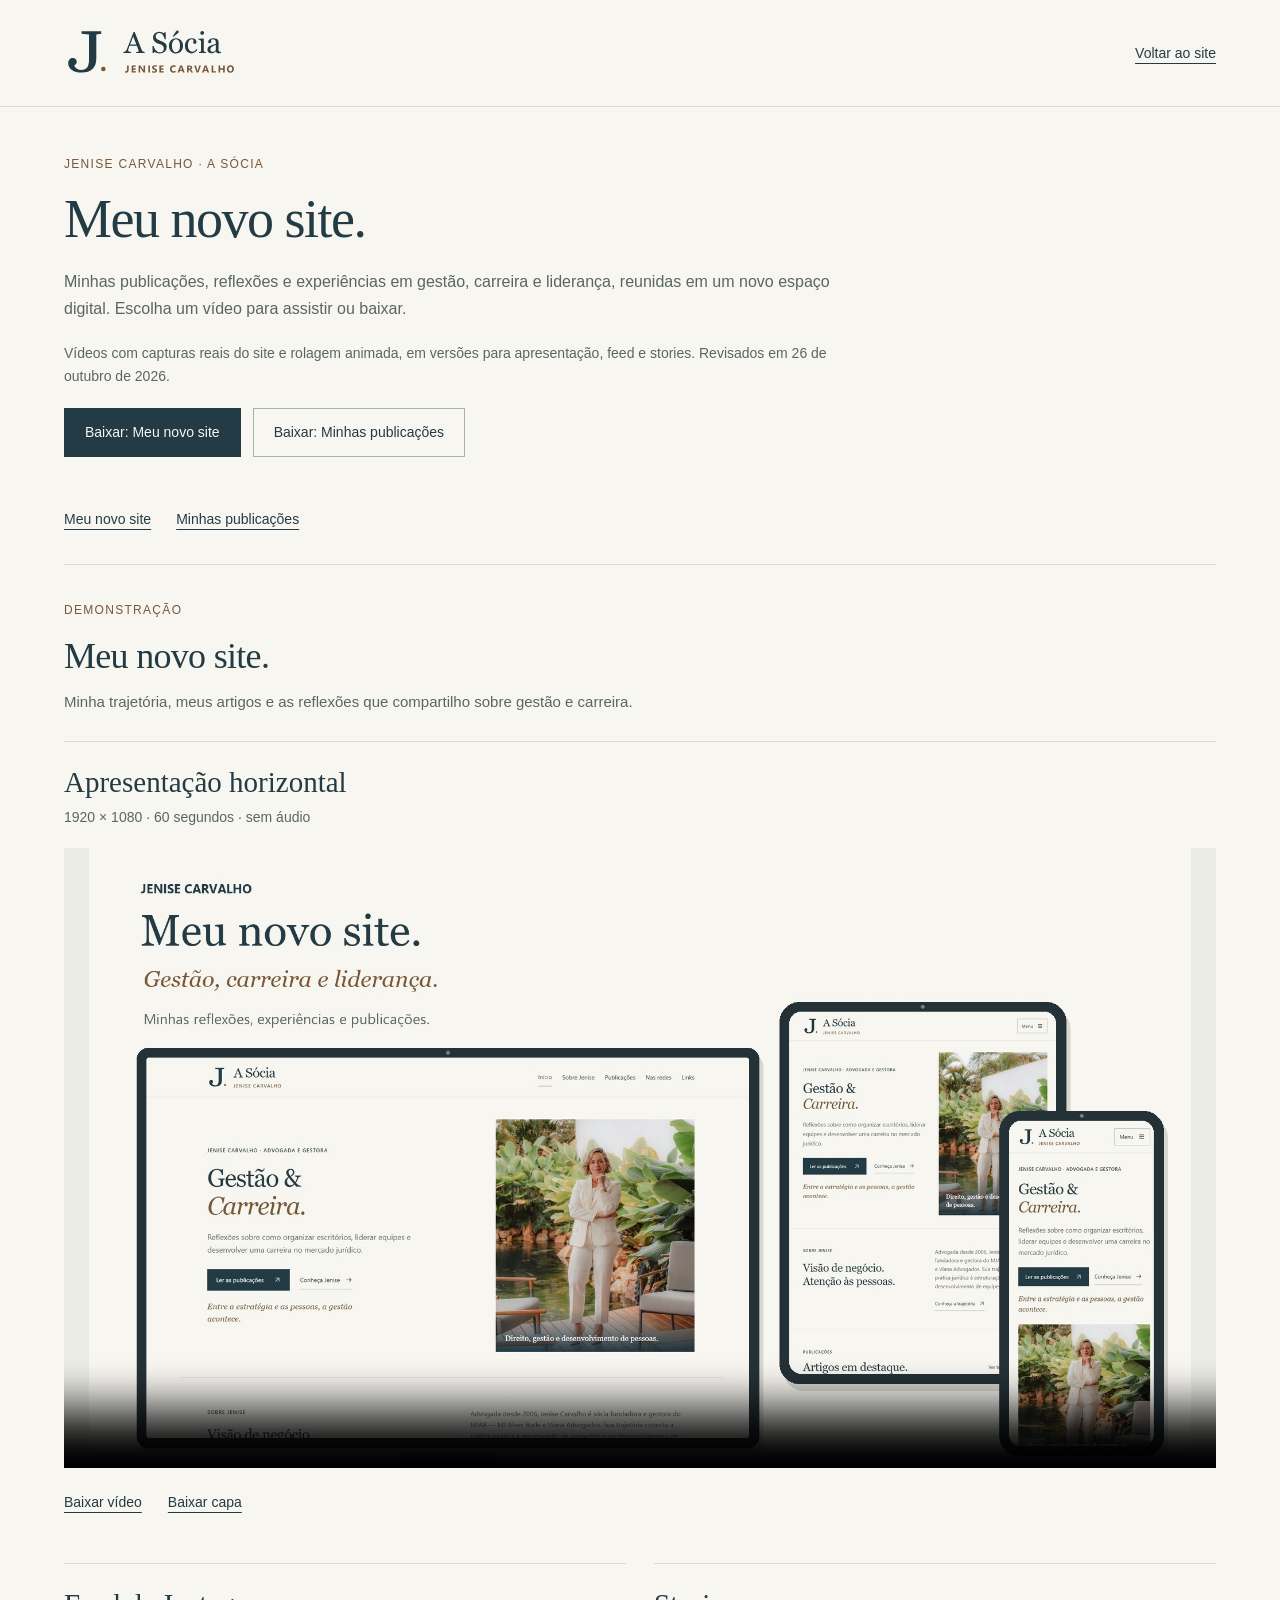
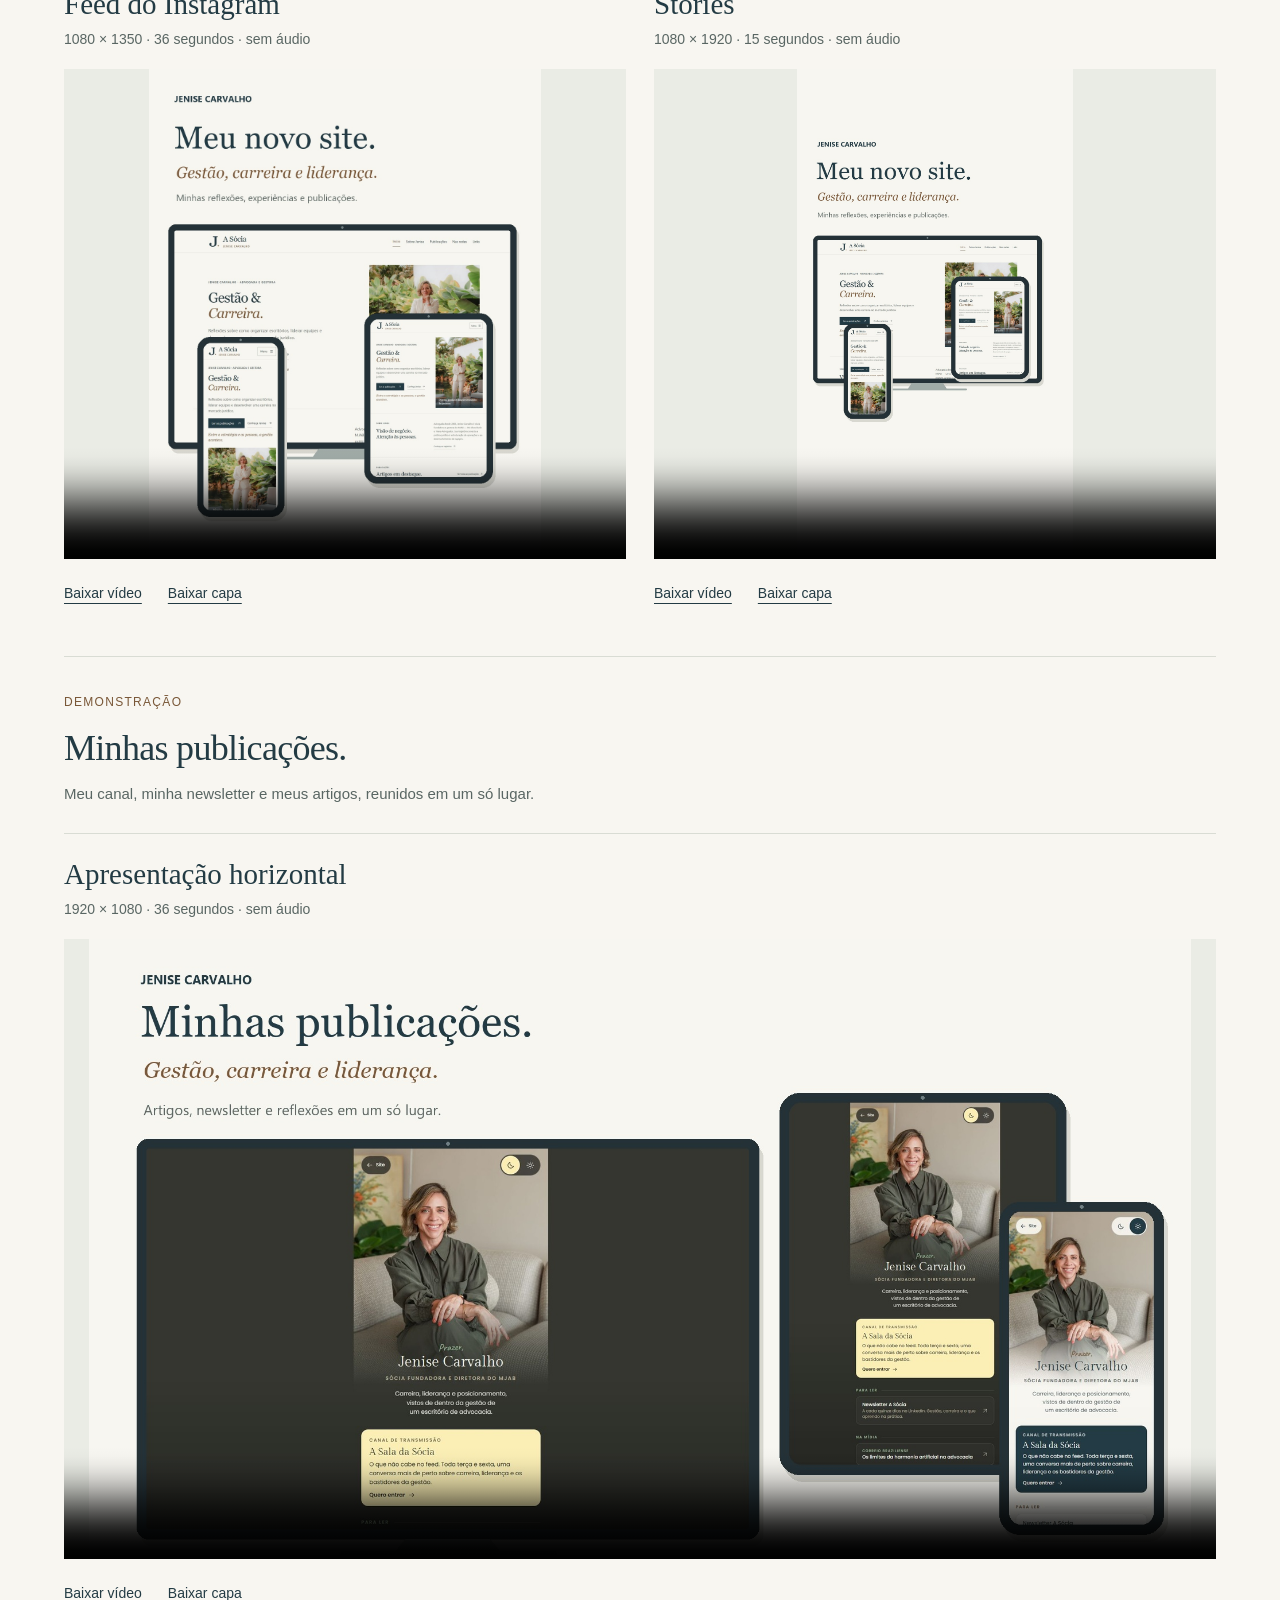
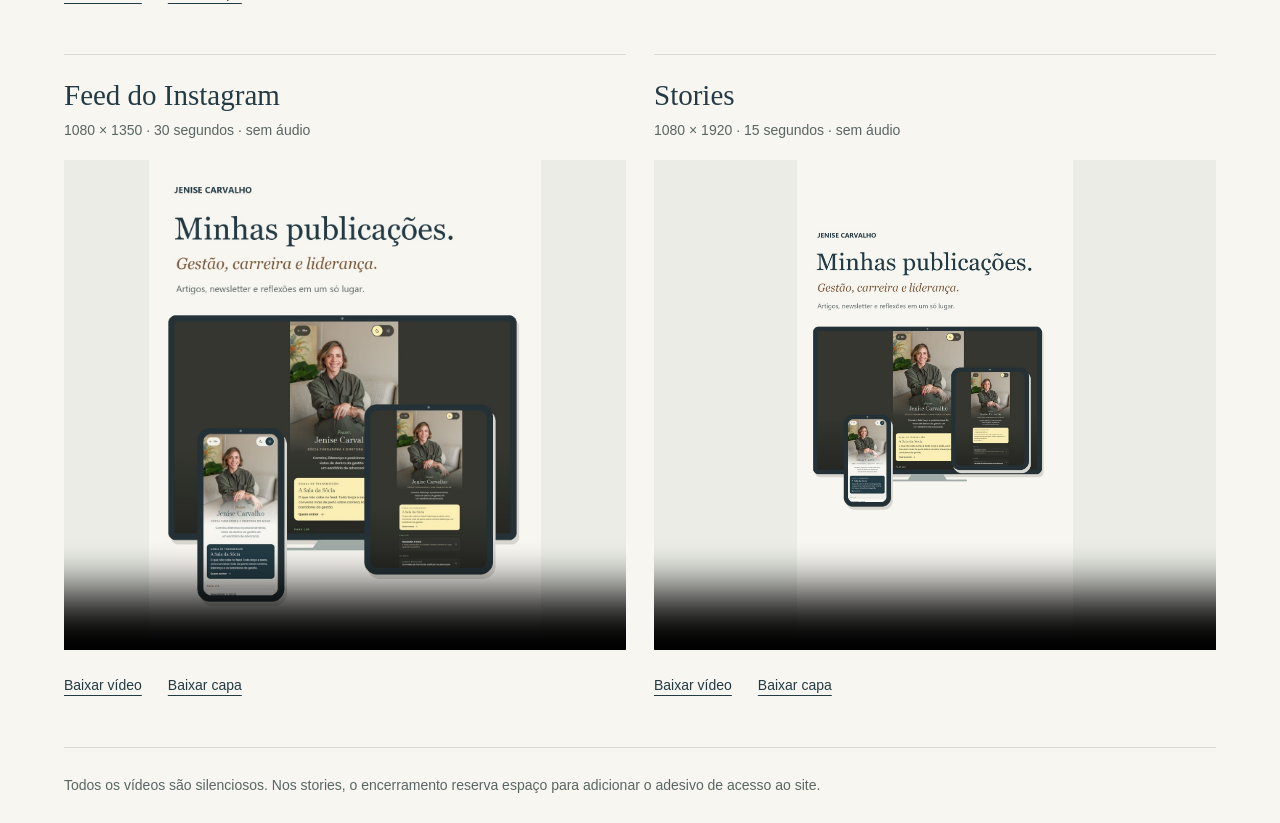
==== commit c2ac63f9: "Revisa vídeos com linguagem profissional em primeira pessoa" ====
--- a/apresentacao/index.html
+++ b/apresentacao/index.html
@@ -3,9 +3,9 @@
 <head>
 <meta charset="utf-8"><meta name="viewport" content="width=device-width, initial-scale=1">
 <meta name="robots" content="noindex, nofollow"><meta name="theme-color" content="#233b44">
-<meta name="description" content="Demonstrações do site Jenise Carvalho — A Sócia e da página de links, em versões para apresentação, feed e stories.">
+<meta name="description" content="Meu novo site e Minhas publicações: vídeos de Jenise Carvalho sobre gestão, carreira e liderança.">
 <link rel="icon" href="../assets/marca.svg?v=20261026-17" type="image/svg+xml">
-<title>Demonstrações do site e de Links · Jenise Carvalho</title>
+<title>Meu novo site · Jenise Carvalho</title>
 <style>
 :root{--paper:#f8f6f1;--ink:#233b44;--muted:#596663;--bronze:#795737;--line:#d9dcd4}
 *{box-sizing:border-box}html{scroll-behavior:smooth;scroll-padding-top:25px}body{margin:0;background:var(--paper);color:var(--ink);font:16px/1.65 'Segoe UI',Arial,sans-serif}
@@ -26,43 +26,43 @@
 <body>
 <div class="topbar"><div class="wrap"><a class="brand" href="../"><img src="../assets/marca-assinatura.svg?v=20261026-17" width="176" height="56" alt="Jenise Carvalho · A Sócia"></a><a class="back" href="../">Voltar ao site</a></div></div>
 <div class="wrap">
-<header><p class="eyebrow">APRESENTAÇÃO DO PROJETO</p><h1>Demonstrações do site.</h1>
-<p>Apresentações animadas com capturas reais da versão publicada em desktop, tablet e celular. O site completo e a página de links têm vídeos próprios, também adaptados para feed e stories. Todos são silenciosos.</p>
-<p class="meta">Atualizado em <time datetime="2026-10-26">26 de outubro de 2026</time>, com a aba Links, os dois temas e o canal A Sala da Sócia.</p>
-<div class="bundle-actions"><a class="button" href="jenise-a-socia-demonstracao-atual.zip?v=20261026-links" download>Baixar vídeos e capas do site</a><a class="button secondary" href="jenise-a-socia-links-demonstracao.zip?v=20261026-links" download>Baixar vídeos e capas de Links</a></div></header>
-<nav class="shortcuts" aria-label="Escolher demonstração"><a href="#site">Site completo</a><a href="#links">Página de links</a></nav><main>
-<section class="video-group" id="site" aria-labelledby="site-title"><div class="group-heading"><p class="eyebrow">DEMONSTRAÇÃO</p><h2 id="site-title">Site completo.</h2><p>Início, trajetória, publicações, redes e a nova aba Links.</p></div><div class="grid">
+<header><p class="eyebrow">JENISE CARVALHO · A SÓCIA</p><h1>Meu novo site.</h1>
+<p>Minhas publicações, reflexões e experiências em gestão, carreira e liderança, reunidas em um novo espaço digital. Escolha um vídeo para assistir ou baixar.</p>
+<p class="meta">Vídeos com capturas reais do site e rolagem animada, em versões para apresentação, feed e stories. Revisados em <time datetime="2026-10-26">26 de outubro de 2026</time>.</p>
+<div class="bundle-actions"><a class="button" href="jenise-a-socia-demonstracao-atual.zip?v=20261026-convite" download="jenise-carvalho-meu-novo-site.zip">Baixar: Meu novo site</a><a class="button secondary" href="jenise-a-socia-links-demonstracao.zip?v=20261026-convite" download="jenise-carvalho-minhas-publicacoes.zip">Baixar: Minhas publicações</a></div></header>
+<nav class="shortcuts" aria-label="Escolher demonstração"><a href="#site">Meu novo site</a><a href="#links">Minhas publicações</a></nav><main>
+<section class="video-group" id="site" aria-labelledby="site-title"><div class="group-heading"><p class="eyebrow">DEMONSTRAÇÃO</p><h2 id="site-title">Meu novo site.</h2><p>Minha trajetória, meus artigos e as reflexões que compartilho sobre gestão e carreira.</p></div><div class="grid">
 <article aria-labelledby="site-apresentacao-title">
 <h3 id="site-apresentacao-title">Apresentação horizontal</h3><p class="meta">1920 × 1080 · 60 segundos · sem áudio</p>
-<video controls muted playsinline preload="metadata" aria-label="Apresentação horizontal — Site completo" poster="jenise-a-socia-apresentacao-capa.jpg?v=20261026-links" src="jenise-a-socia-apresentacao.mp4?v=20261026-links">Seu navegador não reproduz este vídeo. Use o link abaixo para baixar.</video>
-<div class="downloads"><a href="jenise-a-socia-apresentacao.mp4?v=20261026-links" download>Baixar vídeo</a><a href="jenise-a-socia-apresentacao-capa.jpg?v=20261026-links" download>Baixar capa</a></div>
+<video controls muted playsinline preload="metadata" aria-label="Apresentação horizontal — Meu novo site" poster="jenise-a-socia-apresentacao-capa.jpg?v=20261026-convite" src="jenise-a-socia-apresentacao.mp4?v=20261026-convite">Seu navegador não reproduz este vídeo. Use o link abaixo para baixar.</video>
+<div class="downloads"><a href="jenise-a-socia-apresentacao.mp4?v=20261026-convite" download="jenise-carvalho-meu-novo-site-horizontal.mp4">Baixar vídeo</a><a href="jenise-a-socia-apresentacao-capa.jpg?v=20261026-convite" download="jenise-carvalho-meu-novo-site-horizontal-capa.jpg">Baixar capa</a></div>
 </article>
 <article aria-labelledby="site-feed-title">
 <h3 id="site-feed-title">Feed do Instagram</h3><p class="meta">1080 × 1350 · 36 segundos · sem áudio</p>
-<video controls muted playsinline preload="metadata" aria-label="Feed do Instagram — Site completo" poster="jenise-a-socia-feed-capa.jpg?v=20261026-links" src="jenise-a-socia-feed.mp4?v=20261026-links">Seu navegador não reproduz este vídeo. Use o link abaixo para baixar.</video>
-<div class="downloads"><a href="jenise-a-socia-feed.mp4?v=20261026-links" download>Baixar vídeo</a><a href="jenise-a-socia-feed-capa.jpg?v=20261026-links" download>Baixar capa</a></div>
+<video controls muted playsinline preload="metadata" aria-label="Feed do Instagram — Meu novo site" poster="jenise-a-socia-feed-capa.jpg?v=20261026-convite" src="jenise-a-socia-feed.mp4?v=20261026-convite">Seu navegador não reproduz este vídeo. Use o link abaixo para baixar.</video>
+<div class="downloads"><a href="jenise-a-socia-feed.mp4?v=20261026-convite" download="jenise-carvalho-meu-novo-site-feed.mp4">Baixar vídeo</a><a href="jenise-a-socia-feed-capa.jpg?v=20261026-convite" download="jenise-carvalho-meu-novo-site-feed-capa.jpg">Baixar capa</a></div>
 </article>
 <article aria-labelledby="site-stories-title">
 <h3 id="site-stories-title">Stories</h3><p class="meta">1080 × 1920 · 15 segundos · sem áudio</p>
-<video controls muted playsinline preload="metadata" aria-label="Stories — Site completo" poster="jenise-a-socia-stories-capa.jpg?v=20261026-links" src="jenise-a-socia-stories.mp4?v=20261026-links">Seu navegador não reproduz este vídeo. Use o link abaixo para baixar.</video>
-<div class="downloads"><a href="jenise-a-socia-stories.mp4?v=20261026-links" download>Baixar vídeo</a><a href="jenise-a-socia-stories-capa.jpg?v=20261026-links" download>Baixar capa</a></div>
+<video controls muted playsinline preload="metadata" aria-label="Stories — Meu novo site" poster="jenise-a-socia-stories-capa.jpg?v=20261026-convite" src="jenise-a-socia-stories.mp4?v=20261026-convite">Seu navegador não reproduz este vídeo. Use o link abaixo para baixar.</video>
+<div class="downloads"><a href="jenise-a-socia-stories.mp4?v=20261026-convite" download="jenise-carvalho-meu-novo-site-stories.mp4">Baixar vídeo</a><a href="jenise-a-socia-stories-capa.jpg?v=20261026-convite" download="jenise-carvalho-meu-novo-site-stories-capa.jpg">Baixar capa</a></div>
 </article>
 </div></section>
-<section class="video-group" id="links" aria-labelledby="links-title"><div class="group-heading"><p class="eyebrow">DEMONSTRAÇÃO</p><h2 id="links-title">Página de links.</h2><p>Os temas escuro e claro, o canal, a newsletter e os artigos.</p></div><div class="grid">
+<section class="video-group" id="links" aria-labelledby="links-title"><div class="group-heading"><p class="eyebrow">DEMONSTRAÇÃO</p><h2 id="links-title">Minhas publicações.</h2><p>Meu canal, minha newsletter e meus artigos, reunidos em um só lugar.</p></div><div class="grid">
 <article aria-labelledby="links-apresentacao-title">
 <h3 id="links-apresentacao-title">Apresentação horizontal</h3><p class="meta">1920 × 1080 · 36 segundos · sem áudio</p>
-<video controls muted playsinline preload="metadata" aria-label="Apresentação horizontal — Página de links" poster="jenise-a-socia-links-apresentacao-capa.jpg?v=20261026-links" src="jenise-a-socia-links-apresentacao.mp4?v=20261026-links">Seu navegador não reproduz este vídeo. Use o link abaixo para baixar.</video>
-<div class="downloads"><a href="jenise-a-socia-links-apresentacao.mp4?v=20261026-links" download>Baixar vídeo</a><a href="jenise-a-socia-links-apresentacao-capa.jpg?v=20261026-links" download>Baixar capa</a></div>
+<video controls muted playsinline preload="metadata" aria-label="Apresentação horizontal — Minhas publicações" poster="jenise-a-socia-links-apresentacao-capa.jpg?v=20261026-convite" src="jenise-a-socia-links-apresentacao.mp4?v=20261026-convite">Seu navegador não reproduz este vídeo. Use o link abaixo para baixar.</video>
+<div class="downloads"><a href="jenise-a-socia-links-apresentacao.mp4?v=20261026-convite" download="jenise-carvalho-minhas-publicacoes-horizontal.mp4">Baixar vídeo</a><a href="jenise-a-socia-links-apresentacao-capa.jpg?v=20261026-convite" download="jenise-carvalho-minhas-publicacoes-horizontal-capa.jpg">Baixar capa</a></div>
 </article>
 <article aria-labelledby="links-feed-title">
 <h3 id="links-feed-title">Feed do Instagram</h3><p class="meta">1080 × 1350 · 30 segundos · sem áudio</p>
-<video controls muted playsinline preload="metadata" aria-label="Feed do Instagram — Página de links" poster="jenise-a-socia-links-feed-capa.jpg?v=20261026-links" src="jenise-a-socia-links-feed.mp4?v=20261026-links">Seu navegador não reproduz este vídeo. Use o link abaixo para baixar.</video>
-<div class="downloads"><a href="jenise-a-socia-links-feed.mp4?v=20261026-links" download>Baixar vídeo</a><a href="jenise-a-socia-links-feed-capa.jpg?v=20261026-links" download>Baixar capa</a></div>
+<video controls muted playsinline preload="metadata" aria-label="Feed do Instagram — Minhas publicações" poster="jenise-a-socia-links-feed-capa.jpg?v=20261026-convite" src="jenise-a-socia-links-feed.mp4?v=20261026-convite">Seu navegador não reproduz este vídeo. Use o link abaixo para baixar.</video>
+<div class="downloads"><a href="jenise-a-socia-links-feed.mp4?v=20261026-convite" download="jenise-carvalho-minhas-publicacoes-feed.mp4">Baixar vídeo</a><a href="jenise-a-socia-links-feed-capa.jpg?v=20261026-convite" download="jenise-carvalho-minhas-publicacoes-feed-capa.jpg">Baixar capa</a></div>
 </article>
 <article aria-labelledby="links-stories-title">
 <h3 id="links-stories-title">Stories</h3><p class="meta">1080 × 1920 · 15 segundos · sem áudio</p>
-<video controls muted playsinline preload="metadata" aria-label="Stories — Página de links" poster="jenise-a-socia-links-stories-capa.jpg?v=20261026-links" src="jenise-a-socia-links-stories.mp4?v=20261026-links">Seu navegador não reproduz este vídeo. Use o link abaixo para baixar.</video>
-<div class="downloads"><a href="jenise-a-socia-links-stories.mp4?v=20261026-links" download>Baixar vídeo</a><a href="jenise-a-socia-links-stories-capa.jpg?v=20261026-links" download>Baixar capa</a></div>
+<video controls muted playsinline preload="metadata" aria-label="Stories — Minhas publicações" poster="jenise-a-socia-links-stories-capa.jpg?v=20261026-convite" src="jenise-a-socia-links-stories.mp4?v=20261026-convite">Seu navegador não reproduz este vídeo. Use o link abaixo para baixar.</video>
+<div class="downloads"><a href="jenise-a-socia-links-stories.mp4?v=20261026-convite" download="jenise-carvalho-minhas-publicacoes-stories.mp4">Baixar vídeo</a><a href="jenise-a-socia-links-stories-capa.jpg?v=20261026-convite" download="jenise-carvalho-minhas-publicacoes-stories-capa.jpg">Baixar capa</a></div>
 </article>
 </div></section>
-</main><footer><p>Todos os arquivos são MP4/H.264, a 30 quadros por segundo, sem faixa de áudio. Nos stories, o encerramento reserva espaço para adicionar um adesivo de link do Instagram.</p></footer></div></body></html>+</main><footer><p>Todos os vídeos são silenciosos. Nos stories, o encerramento reserva espaço para adicionar o adesivo de acesso ao site.</p></footer></div></body></html>
